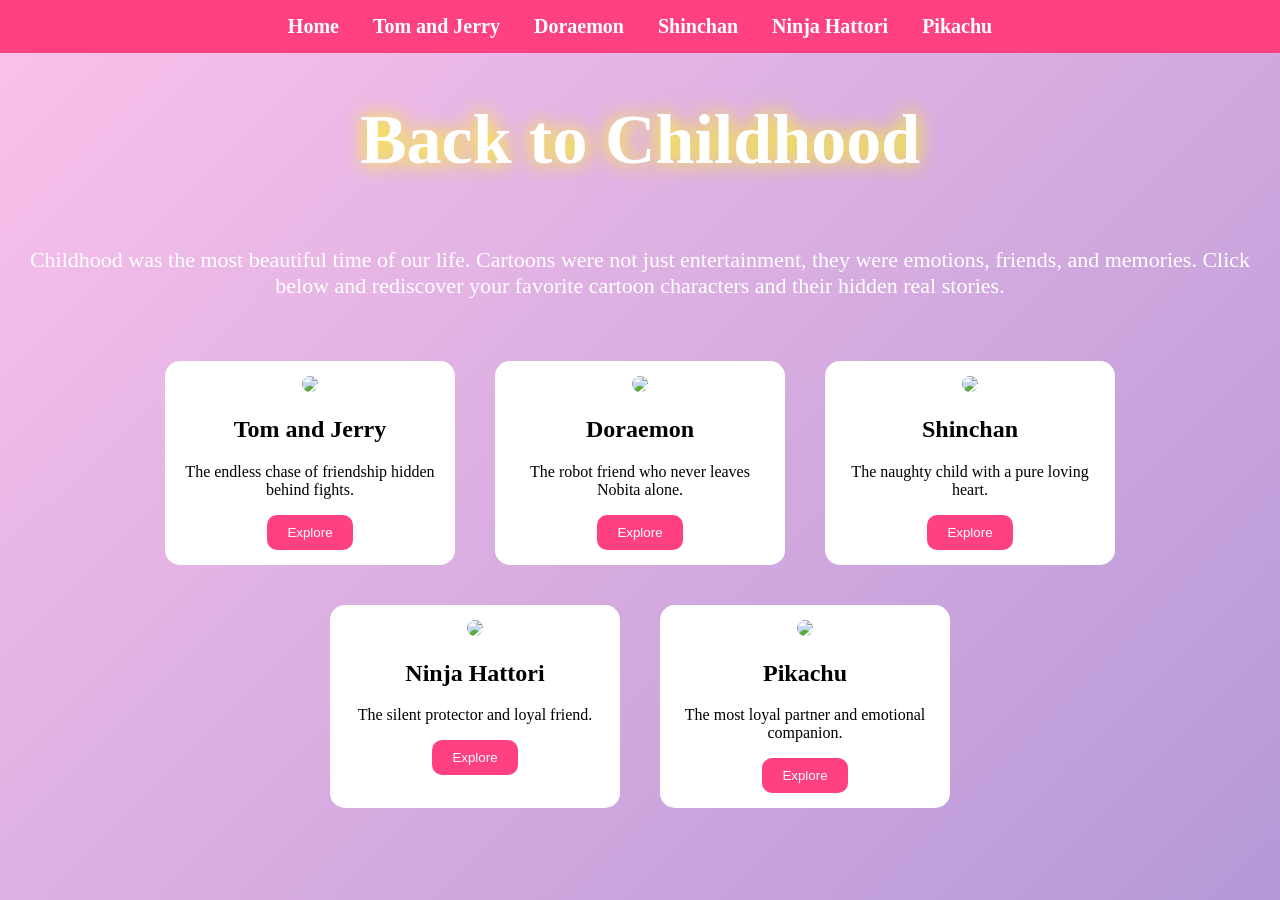
==== index.html @ 301e79e5 "Create index.html" ====
<!DOCTYPE html>
<html>
<head>
<title>Back to Childhood</title>
<link rel="stylesheet" href="style.css">
</head>
<body>

<nav>
<a href="index.html">Home</a>
<a href="tomandjerry.html">Tom and Jerry</a>
<a href="doremon.html">Doraemon</a>
<a href="shinchan.html">Shinchan</a>
<a href="ninja.html">Ninja Hattori</a>
<a href="pikachu.html">Pikachu</a>
</nav>

<h1 class="main-title">Back to Childhood</h1>

<p class="description">
Childhood was the most beautiful time of our life. Cartoons were not just entertainment, they were emotions, friends, and memories. Click below and rediscover your favorite cartoon characters and their hidden real stories.
</p>

<div class="card-container">

<div class="card">
<img src="images/tom.jpg">
<h2>Tom and Jerry</h2>
<p>The endless chase of friendship hidden behind fights.</p>
<a href="tomandjerry.html"><button class="btn">Explore</button></a>
</div>

<div class="card">
<img src="images/doraemon.jpg">
<h2>Doraemon</h2>
<p>The robot friend who never leaves Nobita alone.</p>
<a href="doremon.html"><button class="btn">Explore</button></a>
</div>

<div class="card">
<img src="images/shinchan.jpg">
<h2>Shinchan</h2>
<p>The naughty child with a pure loving heart.</p>
<a href="shinchan.html"><button class="btn">Explore</button></a>
</div>

<div class="card">
<img src="images/ninja.jpg">
<h2>Ninja Hattori</h2>
<p>The silent protector and loyal friend.</p>
<a href="ninja.html"><button class="btn">Explore</button></a>
</div>

<div class="card">
<img src="images/pikachu.jpg">
<h2>Pikachu</h2>
<p>The most loyal partner and emotional companion.</p>
<a href="pikachu.html"><button class="btn">Explore</button></a>
</div>

</div>

<script src="script.js"></script>

</body>
</html>
---- style.css ----
body{
margin:0;
font-family:'Comic Sans MS', cursive;
background:linear-gradient(-45deg,#ff9a9e,#fad0c4,#a18cd1,#fbc2eb);
background-size:400% 400%;
animation:bg 12s infinite alternate;
}

@keyframes bg{
0%{background-position:left;}
100%{background-position:right;}
}

nav{
background:#ff4081;
padding:15px;
text-align:center;
}

nav a{
color:white;
margin:15px;
font-size:20px;
text-decoration:none;
font-weight:bold;
}

nav a:hover{
color:yellow;
}

.main-title{
text-align:center;
font-size:70px;
color:white;
text-shadow:0 0 20px yellow;
animation:bounce 2s infinite;
}

@keyframes bounce{
0%,100%{transform:translateY(0);}
50%{transform:translateY(-15px);}
}

.description{
text-align:center;
font-size:22px;
color:white;
padding:20px;
}

.card-container{
display:flex;
flex-wrap:wrap;
justify-content:center;
}

.card{
background:white;
width:260px;
margin:20px;
padding:15px;
border-radius:15px;
text-align:center;
transition:0.4s;
}

.card:hover{
transform:scale(1.1);
}

.card img{
width:100%;
border-radius:10px;
}

.btn{
background:#ff4081;
color:white;
padding:10px 20px;
border:none;
border-radius:10px;
cursor:pointer;
}

.btn:hover{
background:blue;
}

.cartoon-page{
color:white;
text-align:center;
padding:20px;
}

.cartoon-page img{
width:300px;
border-radius:20px;
box-shadow:0 0 20px yellow;
}

.story{
background:rgba(0,0,0,0.5);
padding:20px;
margin:20px;
border-radius:15px;
animation:fade 2s;
}

@keyframes fade{
from{opacity:0;}
to{opacity:1;}
}
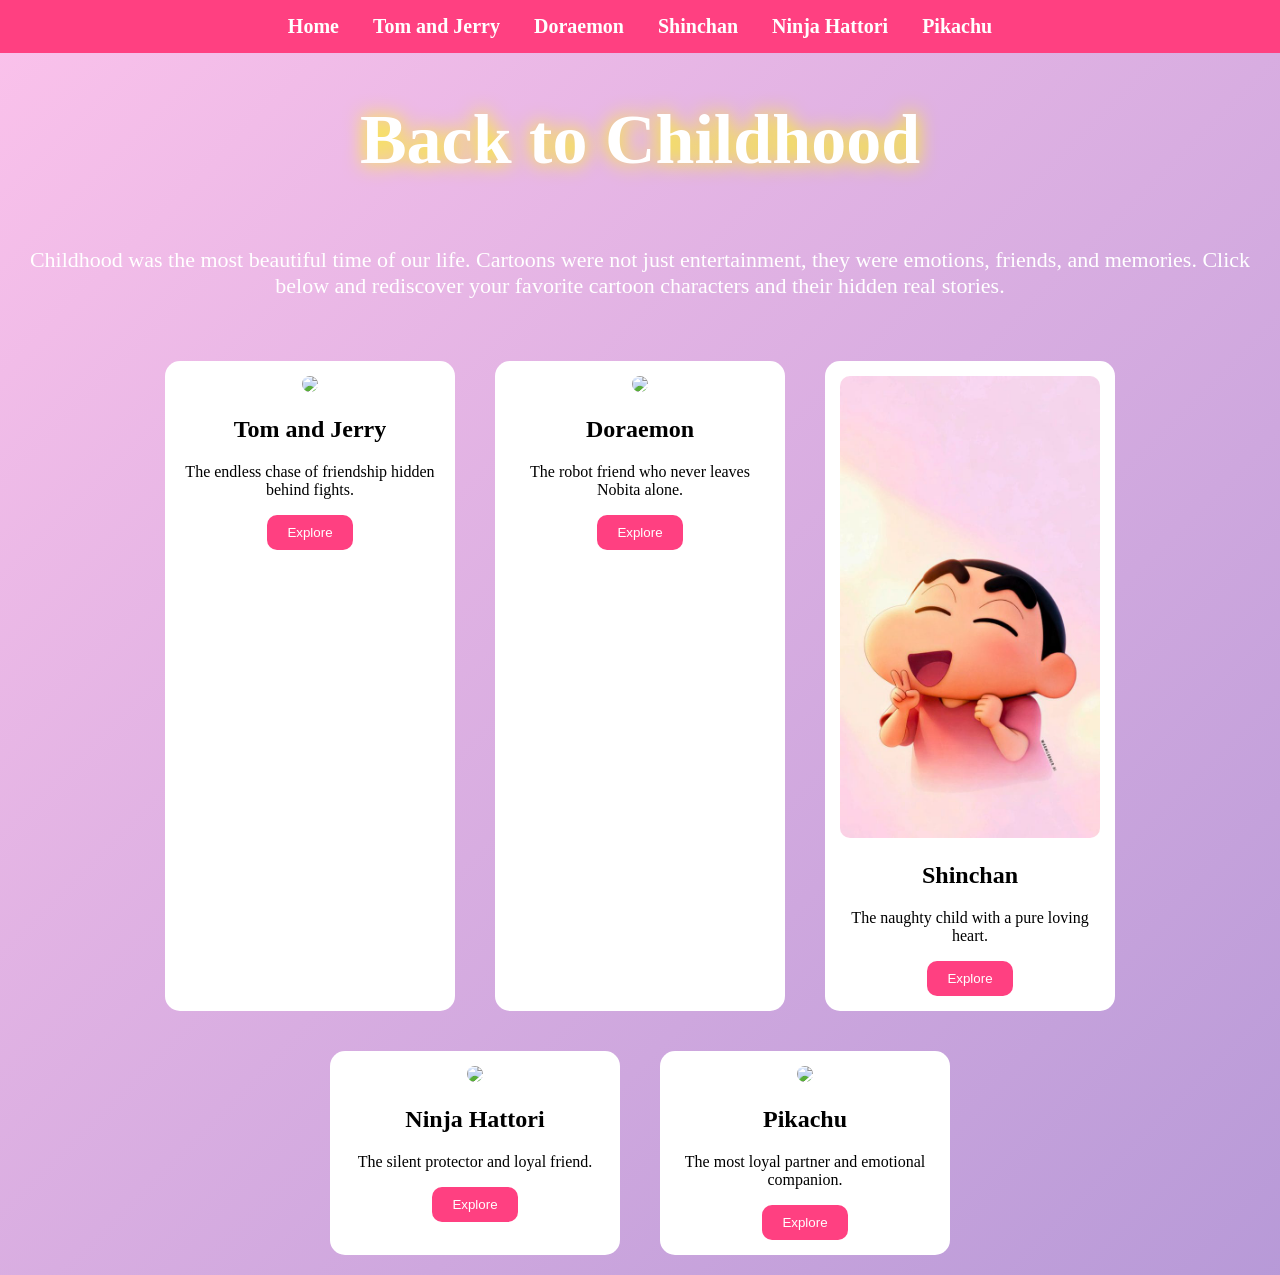
==== commit 4b05f872: "index.html" ====
--- a/index.html
+++ b/index.html
@@ -38,7 +38,7 @@
 </div>
 
 <div class="card">
-<img src="images/shinchan.jpg">
+<img src="Shinchan.jpeg">
 <h2>Shinchan</h2>
 <p>The naughty child with a pure loving heart.</p>
 <a href="shinchan.html"><button class="btn">Explore</button></a>
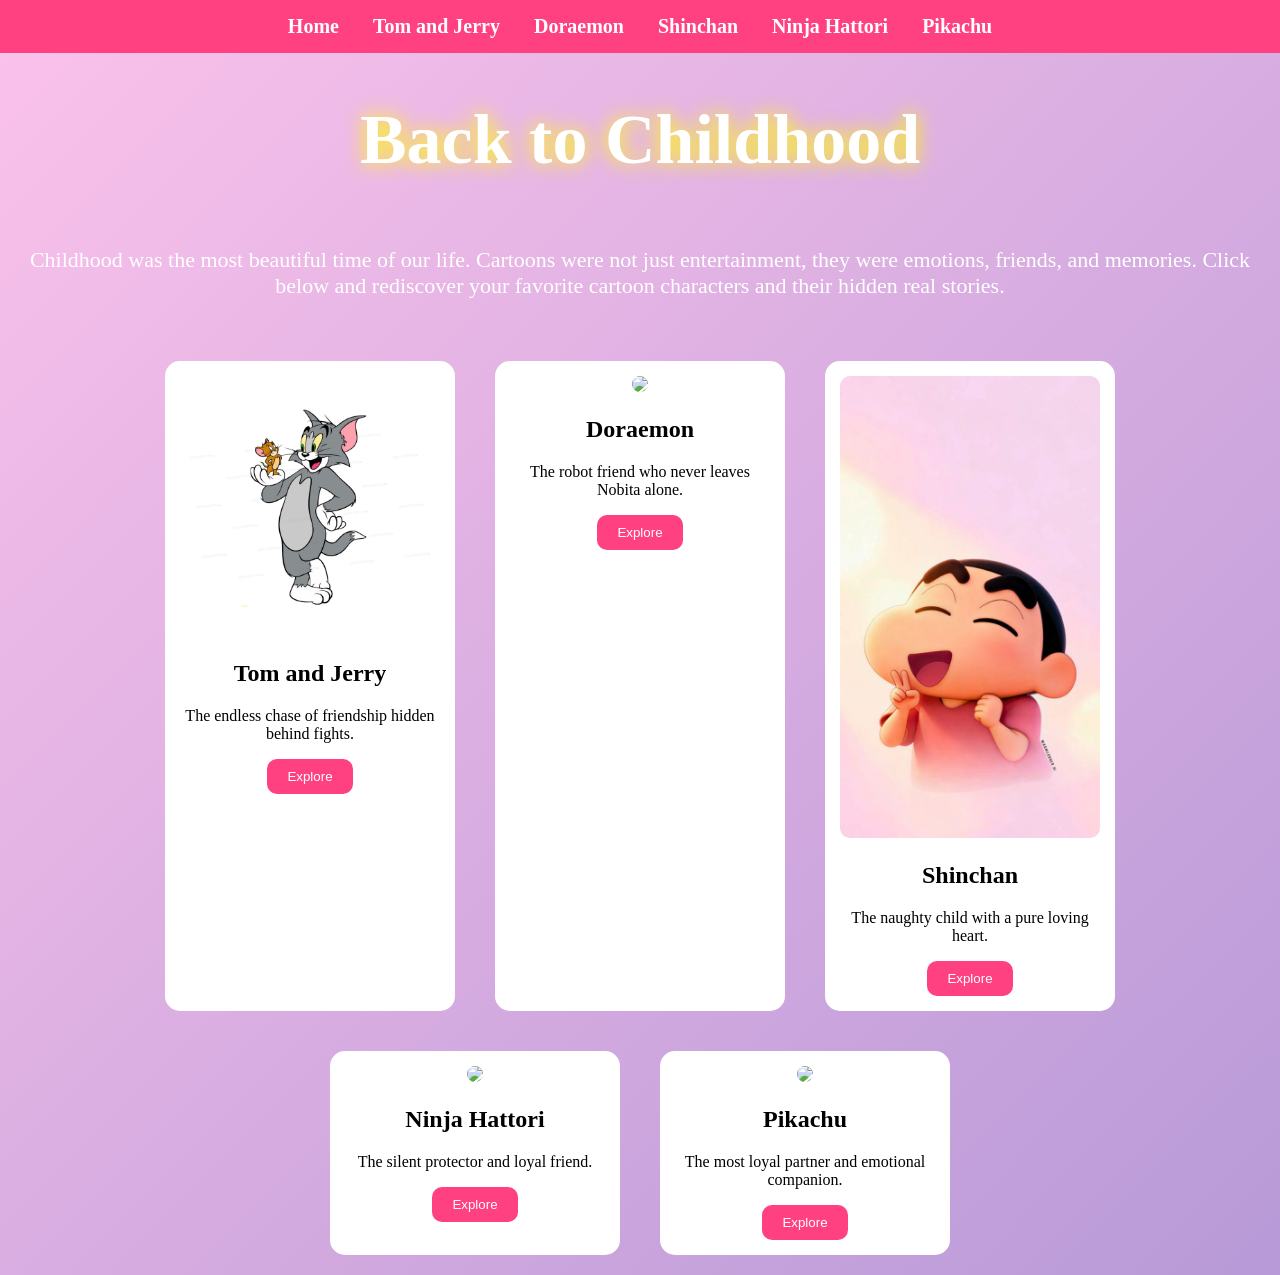
==== commit 026e8505: "Update index.html" ====
--- a/index.html
+++ b/index.html
@@ -24,7 +24,7 @@
 <div class="card-container">
 
 <div class="card">
-<img src="images/tom.jpg">
+<img src="tom.jpg">
 <h2>Tom and Jerry</h2>
 <p>The endless chase of friendship hidden behind fights.</p>
 <a href="tomandjerry.html"><button class="btn">Explore</button></a>
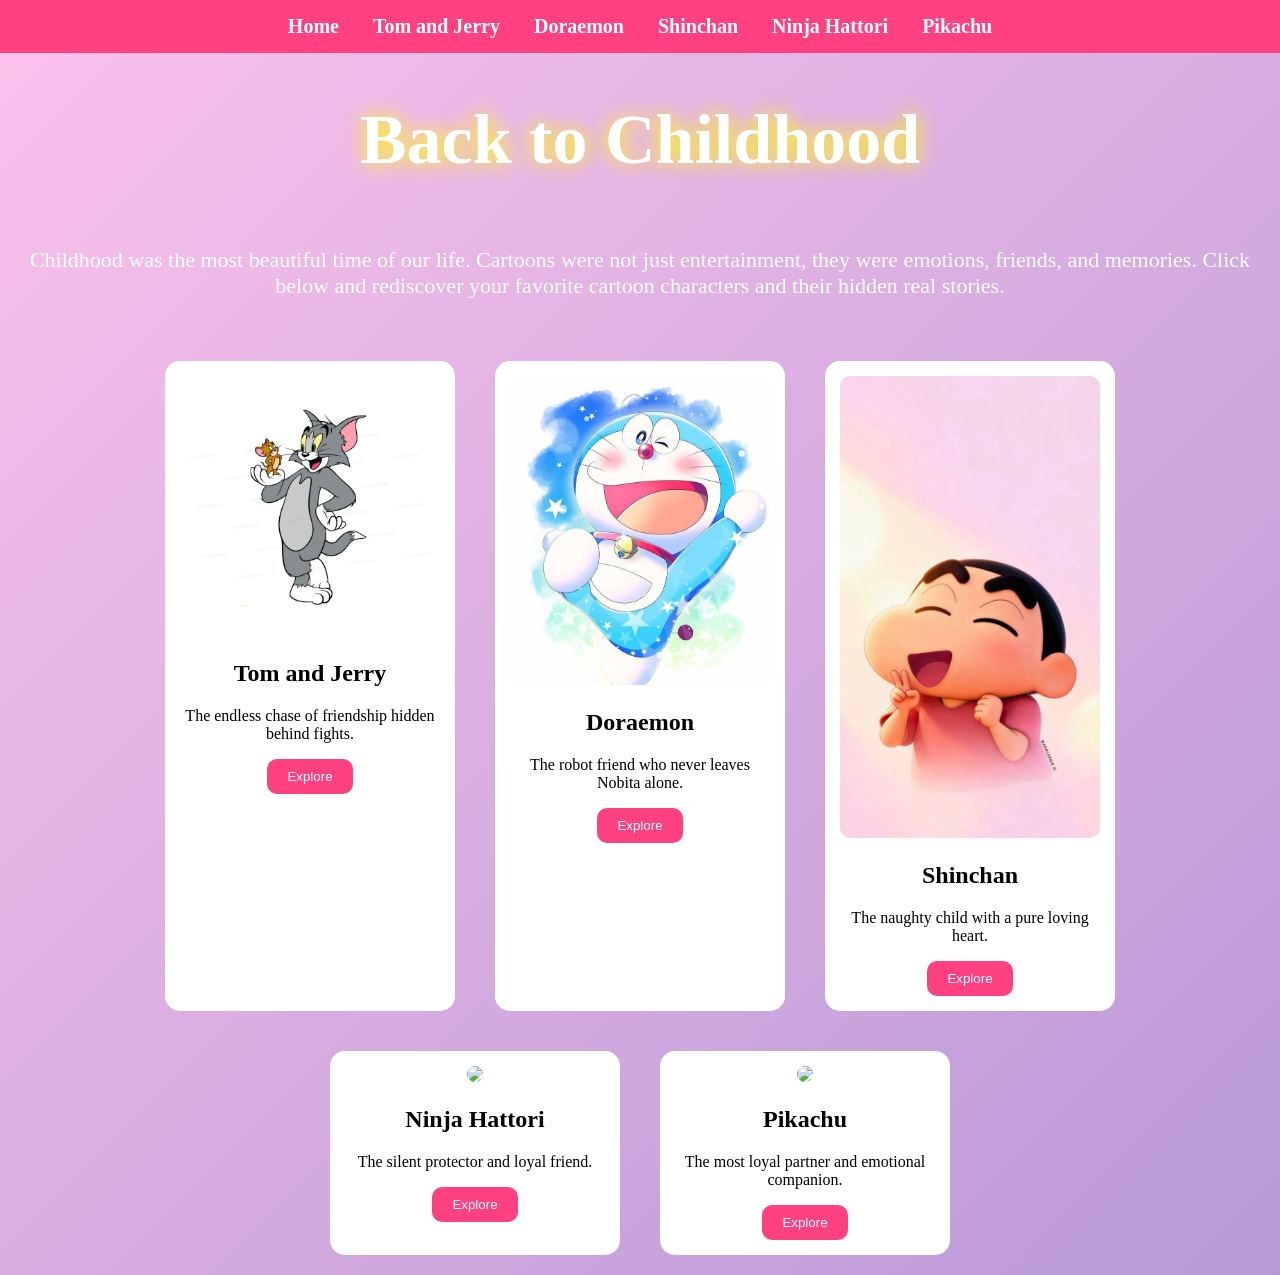
==== commit a1ede100: "Update index.html" ====
--- a/index.html
+++ b/index.html
@@ -31,7 +31,7 @@
 </div>
 
 <div class="card">
-<img src="images/doraemon.jpg">
+<img src="dore.jpg">
 <h2>Doraemon</h2>
 <p>The robot friend who never leaves Nobita alone.</p>
 <a href="doremon.html"><button class="btn">Explore</button></a>
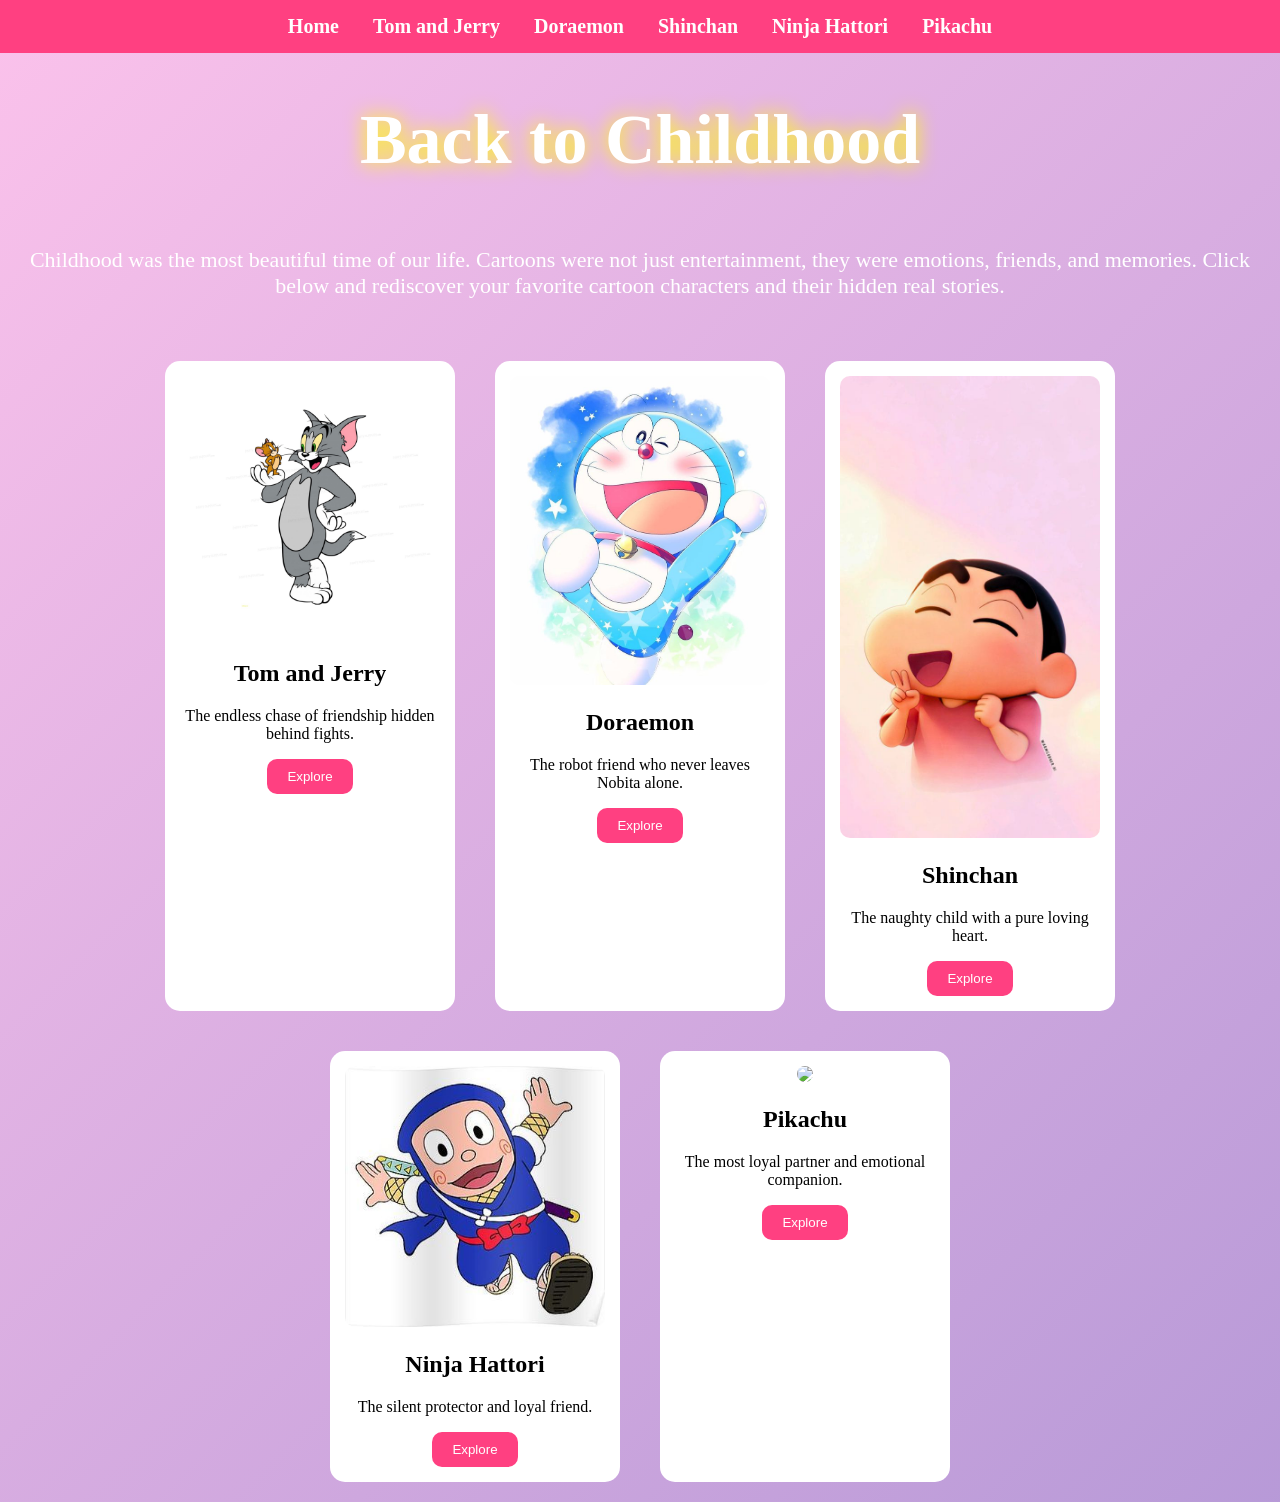
==== commit 446fe4ef: "Update index.html" ====
--- a/index.html
+++ b/index.html
@@ -45,7 +45,7 @@
 </div>
 
 <div class="card">
-<img src="images/ninja.jpg">
+<img src="nin.jpg">
 <h2>Ninja Hattori</h2>
 <p>The silent protector and loyal friend.</p>
 <a href="ninja.html"><button class="btn">Explore</button></a>
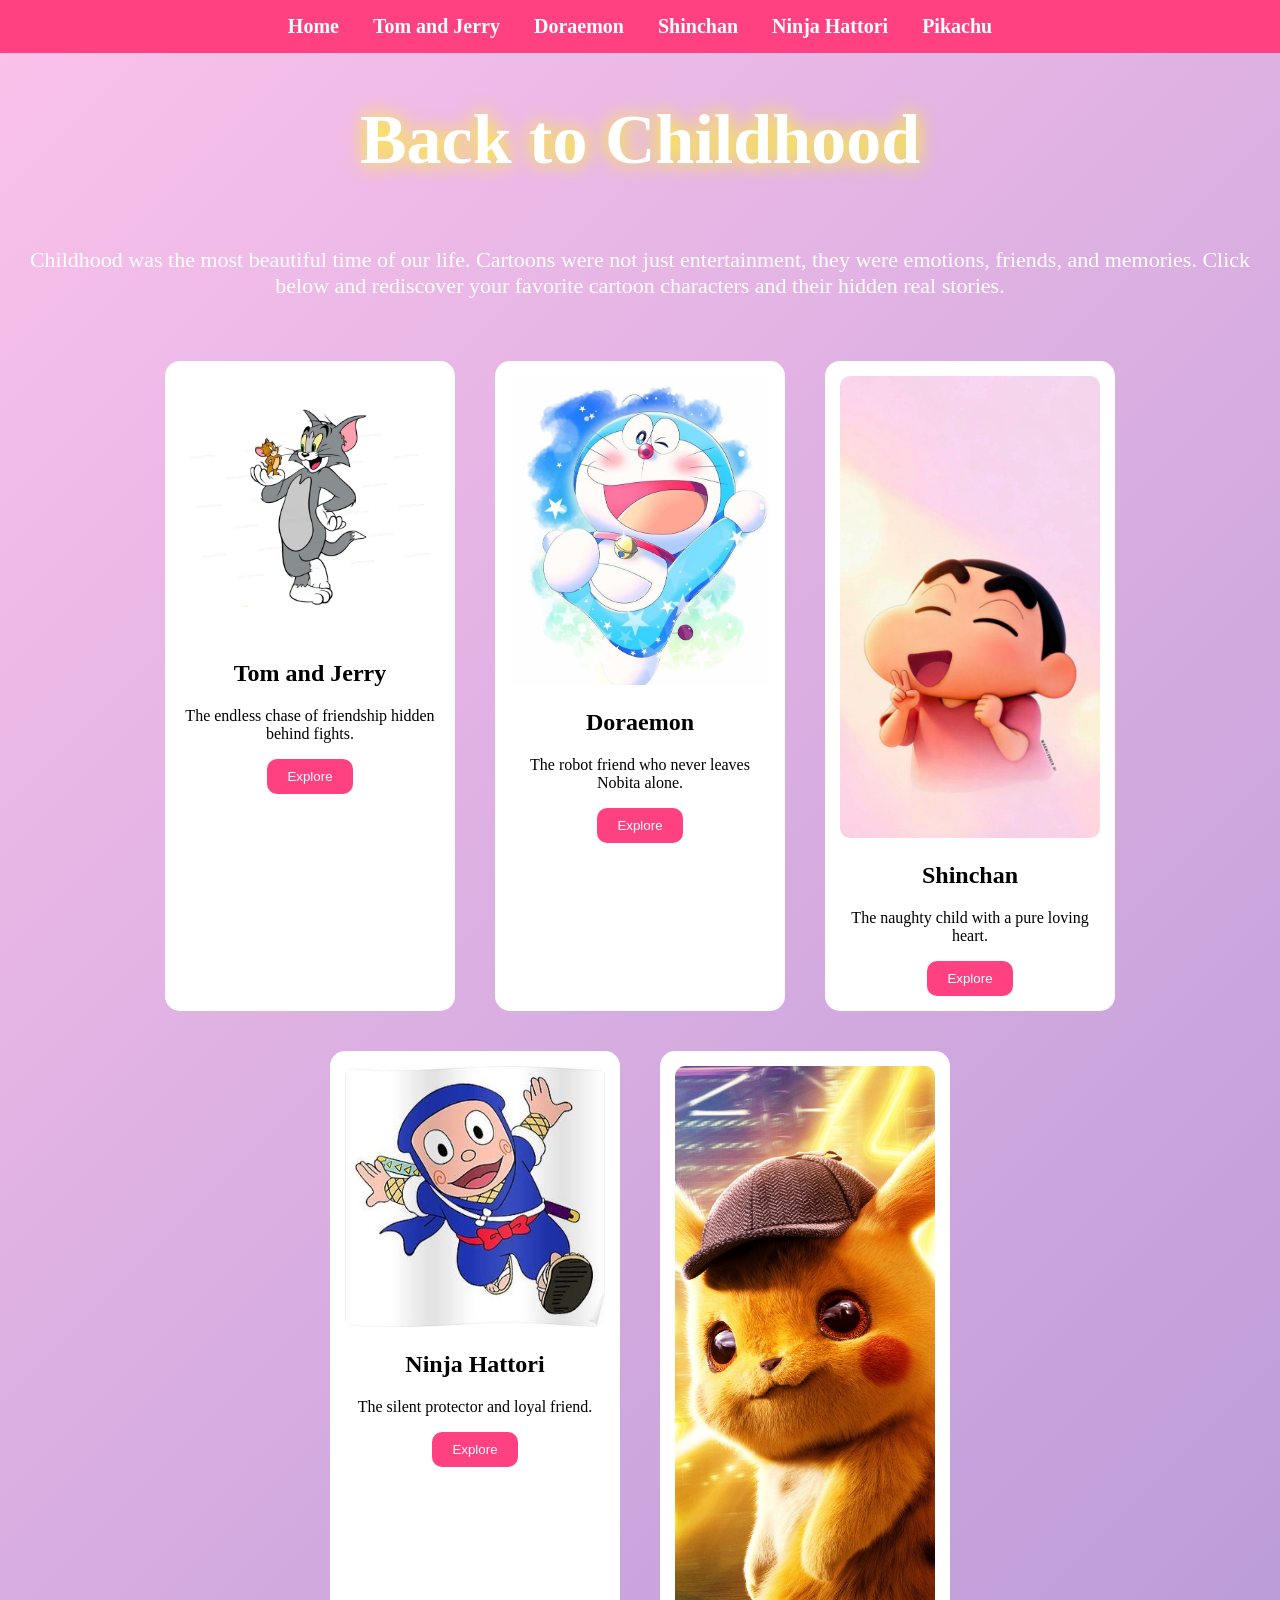
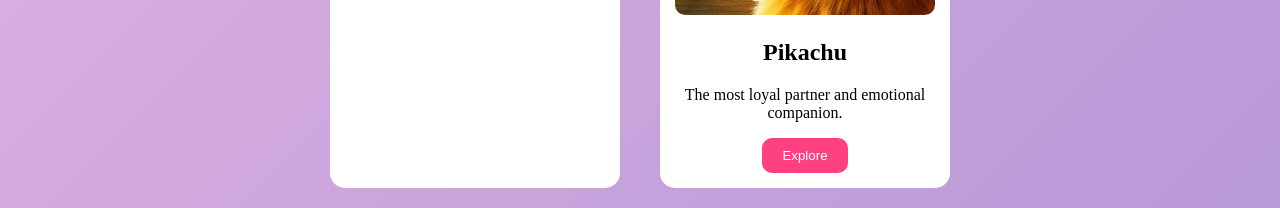
==== commit cea08c7e: "Update index.html" ====
--- a/index.html
+++ b/index.html
@@ -52,7 +52,7 @@
 </div>
 
 <div class="card">
-<img src="images/pikachu.jpg">
+<img src="pic.jpg">
 <h2>Pikachu</h2>
 <p>The most loyal partner and emotional companion.</p>
 <a href="pikachu.html"><button class="btn">Explore</button></a>
